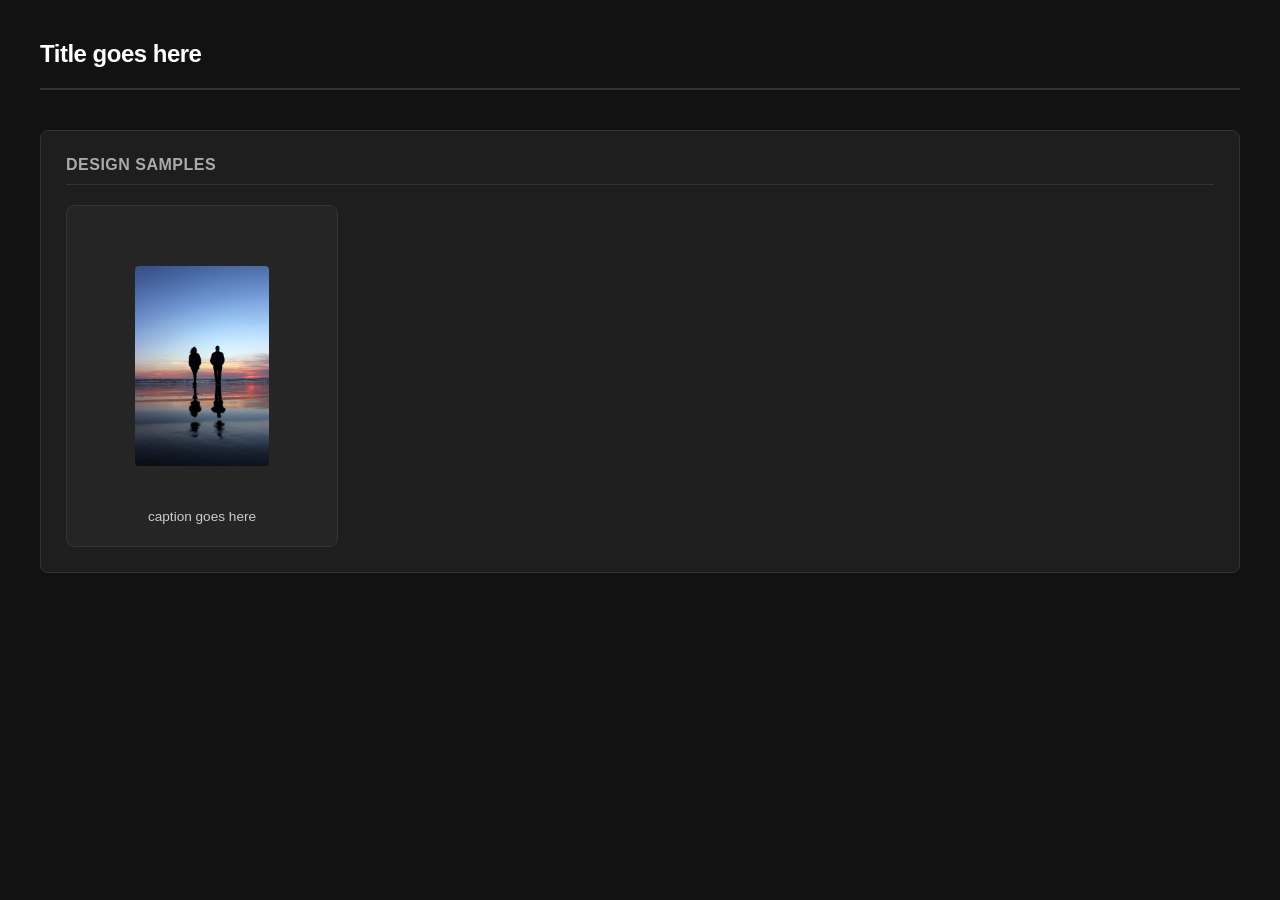
==== main.html @ 3514b4a3 "Add files via upload" ====
<!DOCTYPE html>
<html lang="en">
<head>
    <meta charset="UTF-8">
    <meta name="viewport" content="width=device-width, initial-scale=1.0">
    <title>Creative Library</title>
    <link rel="stylesheet" href="style.css">
    
<script>
function includeHTML() {
  var z, i, elmnt, file, xhttp;
  /*loop through a collection of all HTML elements:*/
  z = document.getElementsByTagName("*");
  for (i = 0; i < z.length; i++) {
    elmnt = z[i];
    /*search for elements with a certain atrribute:*/
    file = elmnt.getAttribute("w3-include-html");
    if (file) {
      /*make an HTTP request using the attribute value as the file name:*/
      xhttp = new XMLHttpRequest();
      xhttp.onreadystatechange = function() {
        if (this.readyState == 4) {
          if (this.status == 200) {elmnt.innerHTML = this.responseText;}
          if (this.status == 404) {elmnt.innerHTML = "Page not found.";}
          /*remove the attribute, and call this function once more:*/
          elmnt.removeAttribute("w3-include-html");
          includeHTML();
        }
      }      
      xhttp.open("GET", file, true);
      xhttp.send();
      /*exit the function:*/
      return;
    }
  }
};
</script>
    
</head>
<body>

    <!-- <div w3-include-html="menu.html"></div> -->

    <div class="header">
        <h1>Title goes here</h1>
    </div>

    <div class="section-card">
        <h2>Design Samples</h2>
        
        <div class="asset-grid">
                    
            <div class="asset-item" onclick="openModal('https://brennanijackson.github.io/portfolio/assets/photos/IMG_0504_edit-sm.jpg')">
                <img class="asset-thumbnail" src="https://brennanijackson.github.io/portfolio/assets/photos/IMG_0504_edit-sm.jpg">
                <div class="asset-caption">caption goes here</div>
            </div>

            
        </div>
    </div>

    <div id="assetModal" class="modal" onclick="closeModal()">
        <span class="close-modal">&times;</span>
        <img class="modal-content" id="imgFullSize">
    </div>

    <script>
        // 1. Include HTML Functionality
        function includeHTML() {
            var z, i, elmnt, file, xhttp;
            z = document.getElementsByTagName("*");
            for (i = 0; i < z.length; i++) {
                elmnt = z[i];
                file = elmnt.getAttribute("w3-include-html");
                if (file) {
                    xhttp = new XMLHttpRequest();
                    xhttp.onreadystatechange = function() {
                        if (this.readyState == 4) {
                            if (this.status == 200) {elmnt.innerHTML = this.responseText;}
                            if (this.status == 404) {elmnt.innerHTML = "Page not found.";}
                            elmnt.removeAttribute("w3-include-html");
                            includeHTML();
                        }
                    }
                    xhttp.open("GET", file, true);
                    xhttp.send();
                    return;
                }
            }
        }
        includeHTML();

        // 2. Modal Functionality
        const modal = document.getElementById("assetModal");
        const modalImg = document.getElementById("imgFullSize");

        function openModal(src) {
            modal.style.display = "flex";
            modalImg.src = src;
        }

        function closeModal() {
            modal.style.display = "none";
            modalImg.src = "";
        }

        document.addEventListener('keydown', (e) => {
            if (e.key === "Escape") closeModal();
        });
    </script>
</body>
</html>
---- style.css ----
:root {
    --bg-main: #121212;
    --bg-card: #1E1E1E;
    --bg-item: #252525;
    --border-color: #333333;
    --text-primary: #FFFFFF;
    --text-secondary: #AAAAAA;
    --text-muted: #888888;
    --text-caption: #CCCCCC;
    --accent-glow: rgba(255, 255, 255, 0.15);
}

body {
    background-color: var(--bg-main);
    color: var(--text-primary);
    font-family: 'Helvetica Neue', Helvetica, Arial, sans-serif;
    margin: 0;
    padding: 40px;
}

.header {
    border-bottom: 2px solid var(--border-color);
    padding-bottom: 20px;
    margin-bottom: 40px;
}

h1 {
    font-size: 24px;
    font-weight: 600;
    margin: 0;
    letter-spacing: -0.5px;
}

.campaign-label {
    color: var(--text-muted);
    margin-right: 8px;
}

h2 {
    font-size: 16px;
    font-weight: 600;
    color: var(--text-secondary);
    margin-top: 0;
    margin-bottom: 20px;
    text-transform: uppercase;
    letter-spacing: 0.5px;
    border-bottom: 1px solid var(--border-color);
    padding-bottom: 10px;
}

.live-date {
	font-size: 12px;
	font-weight: 450;
	color: var(--text-muted);
}

h3 {
    font-size: 15px;
    font-weight: 500;
    margin: 24px 0 16px 0;
    color: var(--text-primary);
}

.live-date {
	color: var(--text-muted);
}

.section-card {
    background-color: var(--bg-card);
    border-radius: 8px;
    padding: 25px;
    margin-bottom: 30px;
    border: 1px solid var(--border-color);
}

.asset-grid {
    display: grid;
    grid-template-columns: repeat(auto-fill, minmax(220px, 1fr));
    gap: 20px;
}

.asset-item {
    background-color: var(--bg-item);
    border: 1px solid var(--border-color);
    border-radius: 8px;
    padding: 20px;
    display: flex;
    flex-direction: column;
    align-items: center; 
    height: 300px;
    cursor: pointer;
    transition: transform 0.2s ease, box-shadow 0.2s ease, border-color 0.2s ease;
}

.asset-item:hover {
    transform: scale(1.03);
    border-color: #555;
    box-shadow: 0 10px 20px var(--accent-glow);
}

.asset-thumbnail {
    max-width: 100%;
    max-height: 200px;
    object-fit: contain;
    border-radius: 4px;
    margin: auto 0;
    pointer-events: none;
}

.asset-caption {
    font-size: 0.85rem;
    color: var(--text-caption);
    text-align: center;
    word-wrap: break-word;
    word-break: break-all;
    line-height: 1.4;
    width: 100%;
}

.placeholder {
    color: var(--text-secondary);
    font-size: 14px;
    font-style: italic;
    padding: 10px 0;
}

.modal {
    display: none;
    position: fixed;
    z-index: 1000;
    left: 0;
    top: 0;
    width: 100%;
    height: 100%;
    background-color: rgba(0,0,0,0.95);
    cursor: pointer;
    align-items: center;
    justify-content: center;
}

.modal-content {
    max-width: 95vw;
    max-height: 95vh;
    object-fit: contain;
    box-shadow: 0 0 30px rgba(0,0,0,0.5);
}

.close-modal {
    position: absolute;
    top: 20px;
    right: 35px;
    color: #fff;
    font-size: 40px;
    font-weight: bold;
}

/* =========================================
   Menu Styles (Responsive & Collision Aware)
========================================= */

.main-menu {
    background-color: var(--bg-card);
    border: 1px solid var(--border-color);
    border-radius: 8px;
    padding: 0 20px;
    margin-bottom: 30px;
    display: flex;
    align-items: center;
    box-shadow: 0 4px 6px rgba(0,0,0,0.2);
}

.menu-header-brand {
    font-size: 20px;
    font-weight: 600;
    color: var(--text-primary);
    padding: 15px 25px 15px 0;
    border-right: 1px solid var(--border-color);
    margin-right: 20px;
    letter-spacing: -0.5px;
    text-decoration: none;         /* Forces the link to look exactly like the old div */
    transition: color 0.2s ease;   /* Smoothly animates the mouseover effect */
}

/* New Mouseover Style Effect */
.menu-header-brand:hover {
    color: var(--text-secondary);  /* Dims slightly to your theme's gray to signify it's a link */
}

.menu-list {
    list-style: none;
    margin: 0;
    padding: 0;
    display: flex;
    flex-wrap: wrap; /* Allows menu to wrap if window is narrow */
    gap: 0px; /* Gap removed to prevent alignment issues with dropdowns */
}

.menu-item {
    position: relative;
}

.menu-link {
    display: block;
    padding: 20px 15px;
    color: var(--text-secondary);
    text-decoration: none;
    font-size: 14px;
    font-weight: 600;
    text-transform: uppercase;
    letter-spacing: 0.5px;
    transition: color 0.2s ease, background-color 0.2s ease;
    border-radius: 4px;
}

.menu-item:hover .menu-link {
    color: var(--text-primary);
    background-color: var(--bg-item);
}

/* Dropdown Base */
.dropdown,
.nested-dropdown {
    list-style: none;
    margin: 0;
    padding: 10px 0;
    position: absolute;
    background-color: var(--bg-card);
    border: 1px solid var(--border-color);
    border-radius: 4px;
    min-width: 220px;
    z-index: 100;
    display: none;
    box-shadow: 0 10px 20px rgba(0,0,0,0.5);
}

.dropdown {
    top: 100%;
    left: 0;
}

.menu-item:hover > .dropdown {
    display: block;
}

.dropdown-link {
    display: block;
    padding: 10px 20px;
    color: var(--text-secondary);
    text-decoration: none;
    font-size: 14px;
    transition: background-color 0.2s ease, color 0.2s ease;
}

.dropdown-link:hover {
    background-color: var(--bg-item);
    color: var(--text-primary);
}

.nested-menu {
    position: relative;
}

.nested-dropdown {
    top: -11px;
    left: 100%;
}

.nested-menu:hover > .nested-dropdown {
    display: block;
}

/* Edge Protection: Last 3 items open dropdowns to the left */
.menu-item:nth-last-child(-n+3) .dropdown {
    left: auto;
    right: 0;
}

.menu-item:nth-last-child(-n+3) .nested-dropdown {
    left: auto;
    right: 100%;
}

/* Mobile/Tablet View (Vertical Stacking) */
@media (max-width: 900px) {
    .main-menu {
        flex-direction: column;
        align-items: flex-start;
        padding: 10px 0;
    }

    .menu-header-brand {
        border-right: none;
        border-bottom: 1px solid var(--border-color);
        width: 100%;
        padding: 10px 20px;
        margin: 0;
    }

    .menu-list {
        flex-direction: column;
        width: 100%;
    }

    .menu-link {
        padding: 15px 20px;
    }

    /* Change dropdowns from floating to accordion style */
    .dropdown, .nested-dropdown {
        position: static;
        width: 100%;
        box-shadow: none;
        border: none;
        background-color: var(--bg-item);
        padding-left: 20px;
    }
}

/* New style for the link container below headers */
.header-links {
    display: flex;
    gap: 15px;
    margin-top: -10px; /* Pulls it closer to the header */
    margin-bottom: 20px;
    padding-bottom: 10px;
    border-bottom: 1px solid var(--border-color);
}

.header-link {
    font-size: 0.8rem;
    color: var(--text-secondary);
    text-decoration: none;
    text-transform: uppercase;
    letter-spacing: 0.5px;
    transition: color 0.2s ease;
}

.header-link:hover {
    color: var(--text-primary);
    text-decoration: underline;
}

/* Style for links that open in a new window */
.header-link[target="_blank"]::after {
    /* Encoded SVG: Box with arrow (Standard External Link) */
    content: url('data:image/svg+xml;utf8,<svg xmlns="http://www.w3.org/2000/svg" width="12" height="12" viewBox="0 0 24 24" fill="none" stroke="%23AAAAAA" stroke-width="2" stroke-linecap="round" stroke-linejoin="round"><path d="M18 13v6a2 2 0 0 1-2 2H5a2 2 0 0 1-2-2V8a2 2 0 0 1 2-2h6"/><polyline points="15 3 21 3 21 9"/><line x1="10" y1="14" x2="21" y2="3"/></svg>');
    margin-left: 6px;
    vertical-align: middle;
}

/* Hover state (Turns white to match your primary text) */
.header-link:hover[target="_blank"]::after {
    content: url('data:image/svg+xml;utf8,<svg xmlns="http://www.w3.org/2000/svg" width="12" height="12" viewBox="0 0 24 24" fill="none" stroke="%23FFFFFF" stroke-width="2" stroke-linecap="round" stroke-linejoin="round"><path d="M18 13v6a2 2 0 0 1-2 2H5a2 2 0 0 1-2-2V8a2 2 0 0 1 2-2h6"/><polyline points="15 3 21 3 21 9"/><line x1="10" y1="14" x2="21" y2="3"/></svg>');
}

/* Applies to both your old image thumbs and new video thumbs */
img.asset-thumbnail,
video.asset-thumbnail {
    object-fit: contain;       /* Restores the uncropped, full shape of the asset */
    pointer-events: none;
    max-width: 100%;
    height: 200px;             /* Standardizes the height so captions have room below */
    background-color: #121212; /* Darker tone to letterbox narrow/wide assets cleanly */
}
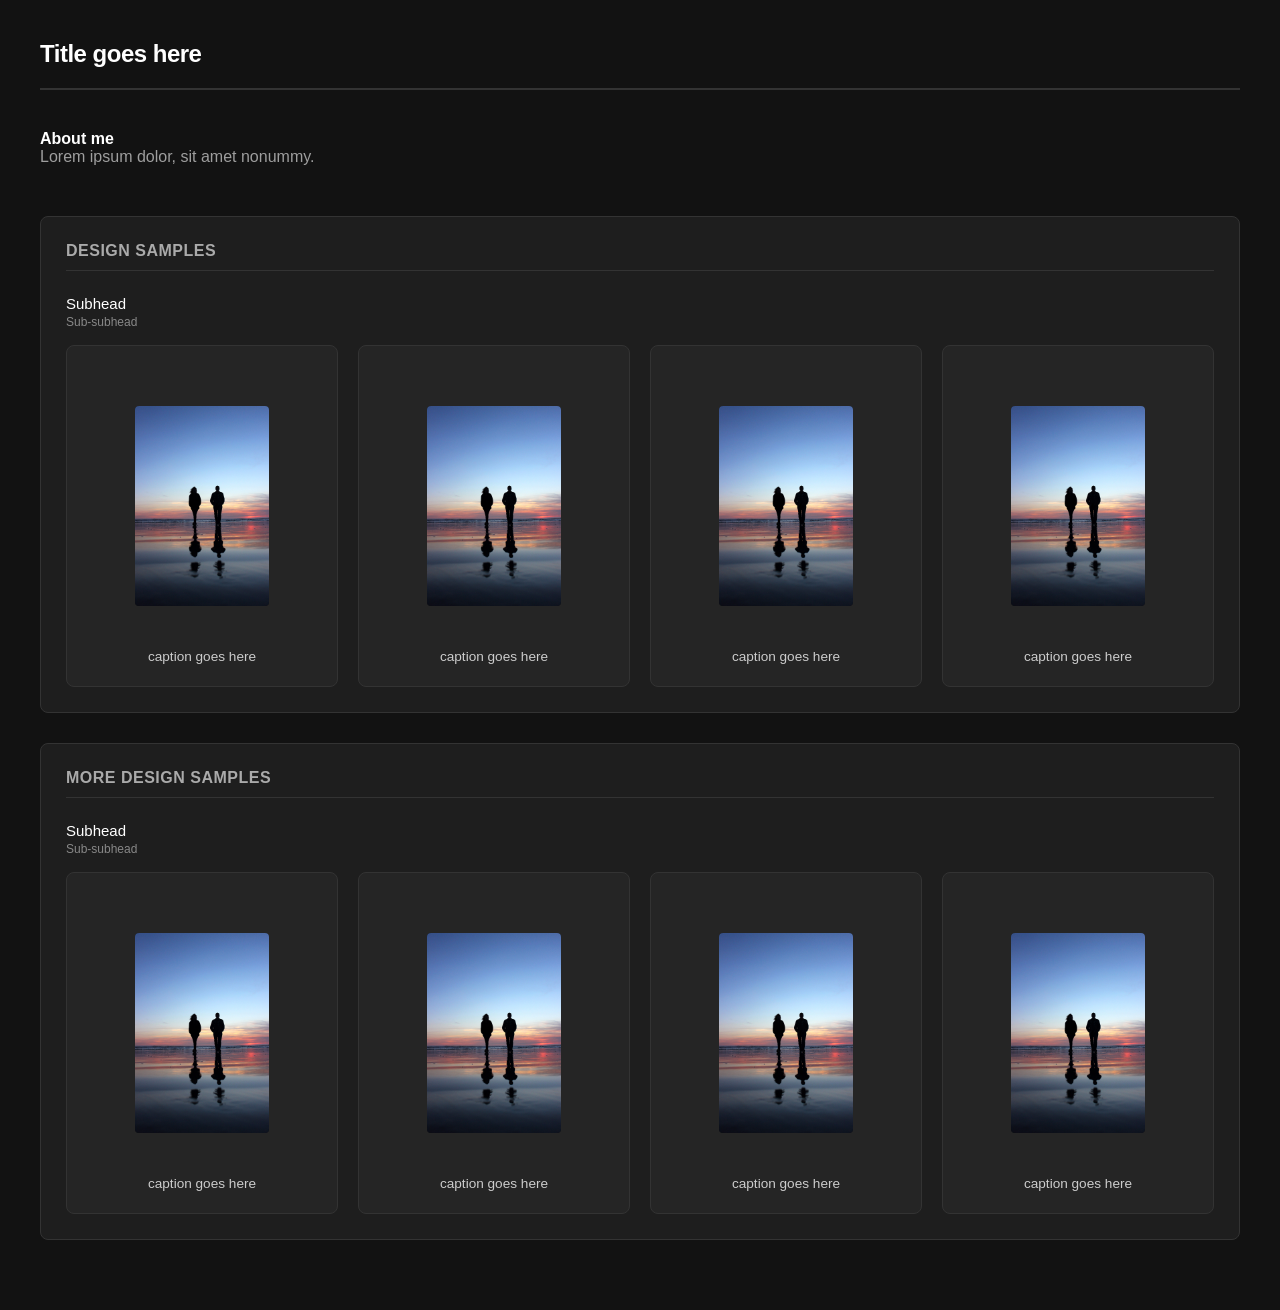
==== commit 17d9b05a: "Add files via upload" ====
--- a/main.html
+++ b/main.html
@@ -3,7 +3,7 @@
 <head>
     <meta charset="UTF-8">
     <meta name="viewport" content="width=device-width, initial-scale=1.0">
-    <title>Creative Library</title>
+    <title>Brennan I Jackson</title>
     <link rel="stylesheet" href="style.css">
     
 <script>
@@ -44,9 +44,14 @@
     <div class="header">
         <h1>Title goes here</h1>
     </div>
+	
+	<div class="asset-grid"><strong>About me </strong></div>
+	<div><span style="color: #9E9E9E">Lorem ipsum dolor, sit amet nonummy.</span><p> &nbsp; </p></div>
 
     <div class="section-card">
         <h2>Design Samples</h2>
+
+		<h3 id="sec-a">Subhead<span class="live-date"><br />Sub-subhead</span></h3>
         
         <div class="asset-grid">
                     
@@ -54,8 +59,52 @@
                 <img class="asset-thumbnail" src="https://brennanijackson.github.io/portfolio/assets/photos/IMG_0504_edit-sm.jpg">
                 <div class="asset-caption">caption goes here</div>
             </div>
+                    
+            <div class="asset-item" onclick="openModal('https://brennanijackson.github.io/portfolio/assets/photos/IMG_0504_edit-sm.jpg')">
+                <img class="asset-thumbnail" src="https://brennanijackson.github.io/portfolio/assets/photos/IMG_0504_edit-sm.jpg">
+                <div class="asset-caption">caption goes here</div>
+            </div>
+                    
+            <div class="asset-item" onclick="openModal('https://brennanijackson.github.io/portfolio/assets/photos/IMG_0504_edit-sm.jpg')">
+                <img class="asset-thumbnail" src="https://brennanijackson.github.io/portfolio/assets/photos/IMG_0504_edit-sm.jpg">
+                <div class="asset-caption">caption goes here</div>
+            </div>
+                    
+            <div class="asset-item" onclick="openModal('https://brennanijackson.github.io/portfolio/assets/photos/IMG_0504_edit-sm.jpg')">
+                <img class="asset-thumbnail" src="https://brennanijackson.github.io/portfolio/assets/photos/IMG_0504_edit-sm.jpg">
+                <div class="asset-caption">caption goes here</div>
+            </div>
 
-            
+        </div>
+    </div>
+	
+    <div class="section-card">
+        <h2>More Design Samples</h2>
+
+		<h3 id="sec-b">Subhead<span class="live-date"><br />Sub-subhead</span></h3>
+        
+        <div class="asset-grid">
+                    
+            <div class="asset-item" onclick="openModal('https://brennanijackson.github.io/portfolio/assets/photos/IMG_0504_edit-sm.jpg')">
+                <img class="asset-thumbnail" src="https://brennanijackson.github.io/portfolio/assets/photos/IMG_0504_edit-sm.jpg">
+                <div class="asset-caption">caption goes here</div>
+            </div>
+                    
+            <div class="asset-item" onclick="openModal('https://brennanijackson.github.io/portfolio/assets/photos/IMG_0504_edit-sm.jpg')">
+                <img class="asset-thumbnail" src="https://brennanijackson.github.io/portfolio/assets/photos/IMG_0504_edit-sm.jpg">
+                <div class="asset-caption">caption goes here</div>
+            </div>
+                    
+            <div class="asset-item" onclick="openModal('https://brennanijackson.github.io/portfolio/assets/photos/IMG_0504_edit-sm.jpg')">
+                <img class="asset-thumbnail" src="https://brennanijackson.github.io/portfolio/assets/photos/IMG_0504_edit-sm.jpg">
+                <div class="asset-caption">caption goes here</div>
+            </div>
+                    
+            <div class="asset-item" onclick="openModal('https://brennanijackson.github.io/portfolio/assets/photos/IMG_0504_edit-sm.jpg')">
+                <img class="asset-thumbnail" src="https://brennanijackson.github.io/portfolio/assets/photos/IMG_0504_edit-sm.jpg">
+                <div class="asset-caption">caption goes here</div>
+            </div>
+
         </div>
     </div>
 
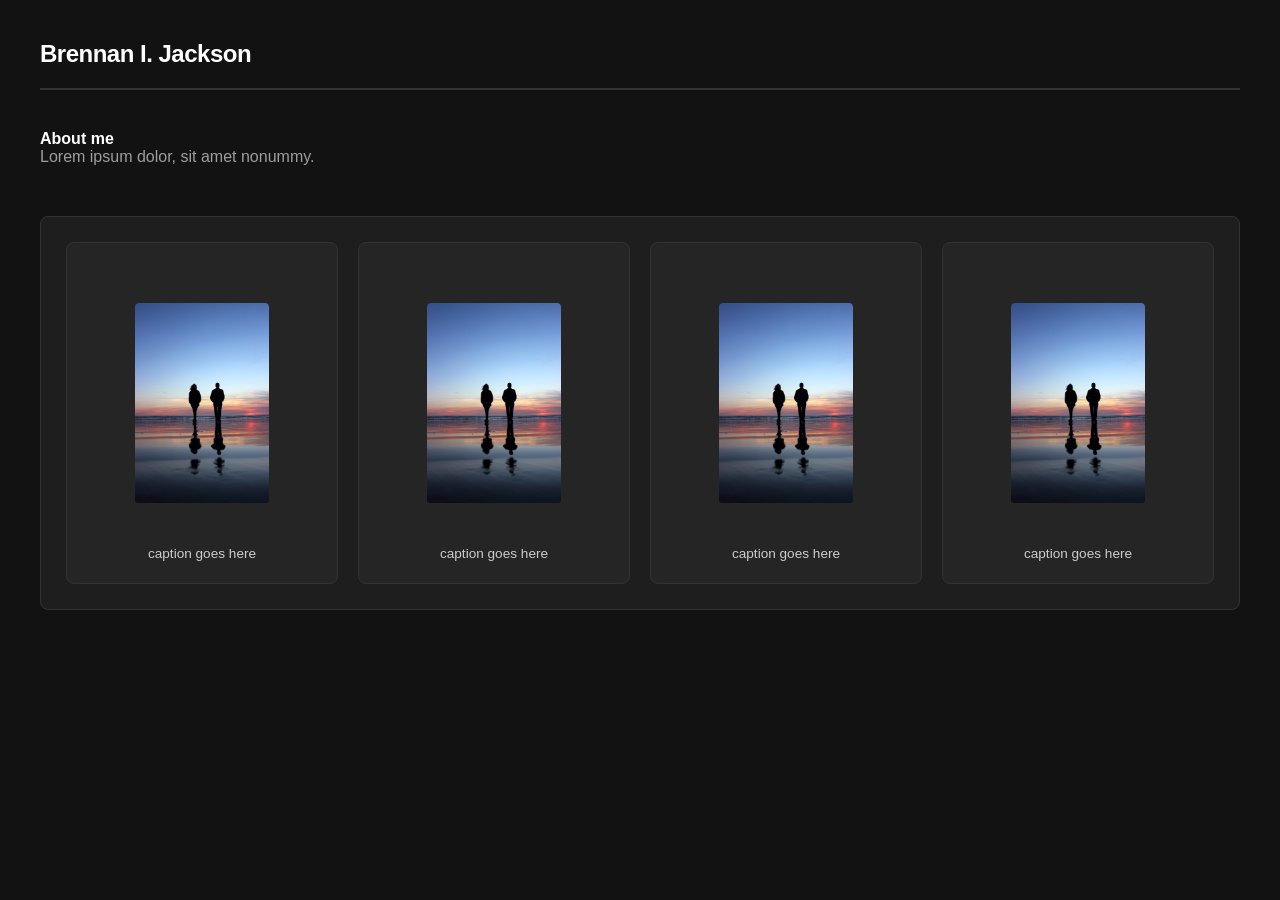
==== commit 7c809c8a: "Add files via upload" ====
--- a/main.html
+++ b/main.html
@@ -42,16 +42,16 @@
     <!-- <div w3-include-html="menu.html"></div> -->
 
     <div class="header">
-        <h1>Title goes here</h1>
+        <h1>Brennan I. Jackson</h1>
     </div>
 	
 	<div class="asset-grid"><strong>About me </strong></div>
-	<div><span style="color: #9E9E9E">Lorem ipsum dolor, sit amet nonummy.</span><p> &nbsp; </p></div>
+	<div><span style="color: #9E9E9E">Lorem ipsum dolor, sit amet nonummy.</span><p>&nbsp;  </p></div>
 
-    <div class="section-card">
+    <div class="section-card"> <!--
         <h2>Design Samples</h2>
 
-		<h3 id="sec-a">Subhead<span class="live-date"><br />Sub-subhead</span></h3>
+		<h3 id="sec-a">Subhead<span class="live-date"><br />Sub-subhead</span></h3> -->
         
         <div class="asset-grid">
                     
@@ -78,35 +78,6 @@
         </div>
     </div>
 	
-    <div class="section-card">
-        <h2>More Design Samples</h2>
-
-		<h3 id="sec-b">Subhead<span class="live-date"><br />Sub-subhead</span></h3>
-        
-        <div class="asset-grid">
-                    
-            <div class="asset-item" onclick="openModal('https://brennanijackson.github.io/portfolio/assets/photos/IMG_0504_edit-sm.jpg')">
-                <img class="asset-thumbnail" src="https://brennanijackson.github.io/portfolio/assets/photos/IMG_0504_edit-sm.jpg">
-                <div class="asset-caption">caption goes here</div>
-            </div>
-                    
-            <div class="asset-item" onclick="openModal('https://brennanijackson.github.io/portfolio/assets/photos/IMG_0504_edit-sm.jpg')">
-                <img class="asset-thumbnail" src="https://brennanijackson.github.io/portfolio/assets/photos/IMG_0504_edit-sm.jpg">
-                <div class="asset-caption">caption goes here</div>
-            </div>
-                    
-            <div class="asset-item" onclick="openModal('https://brennanijackson.github.io/portfolio/assets/photos/IMG_0504_edit-sm.jpg')">
-                <img class="asset-thumbnail" src="https://brennanijackson.github.io/portfolio/assets/photos/IMG_0504_edit-sm.jpg">
-                <div class="asset-caption">caption goes here</div>
-            </div>
-                    
-            <div class="asset-item" onclick="openModal('https://brennanijackson.github.io/portfolio/assets/photos/IMG_0504_edit-sm.jpg')">
-                <img class="asset-thumbnail" src="https://brennanijackson.github.io/portfolio/assets/photos/IMG_0504_edit-sm.jpg">
-                <div class="asset-caption">caption goes here</div>
-            </div>
-
-        </div>
-    </div>
 
     <div id="assetModal" class="modal" onclick="closeModal()">
         <span class="close-modal">&times;</span>
